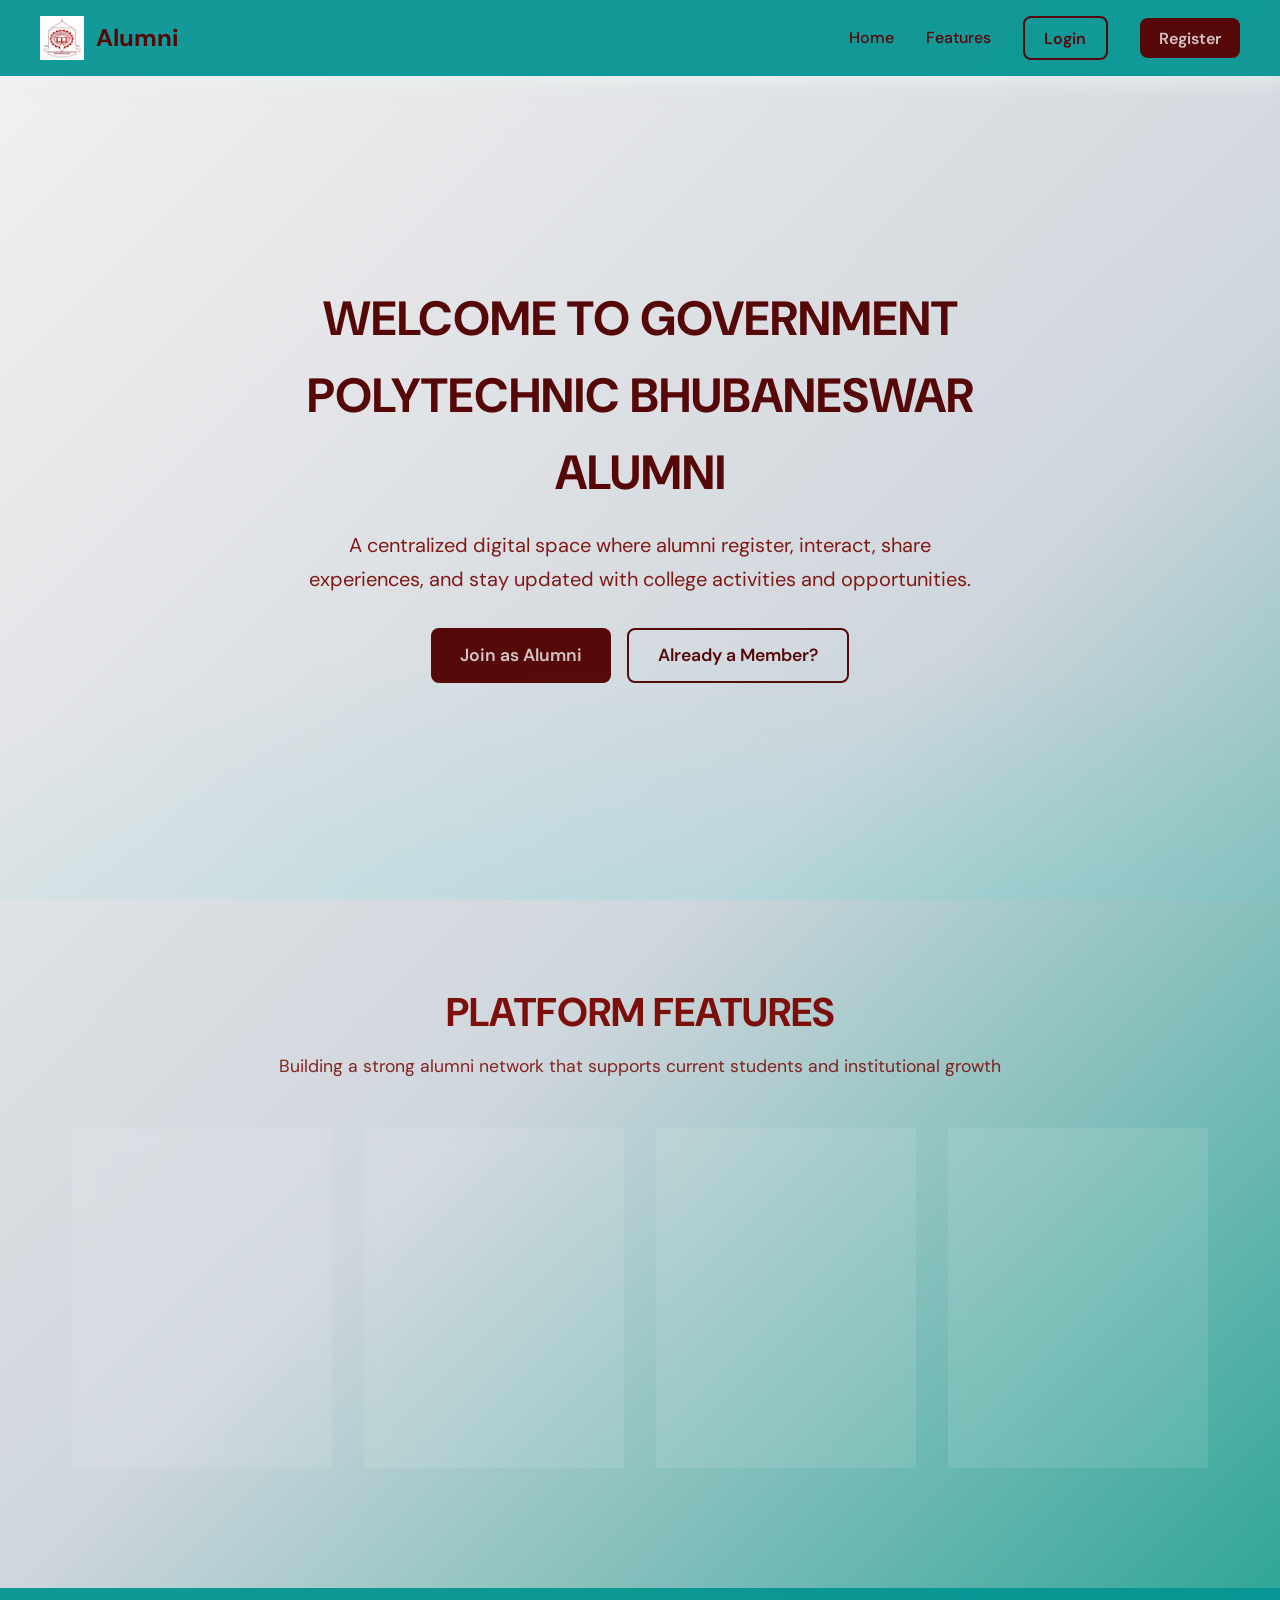
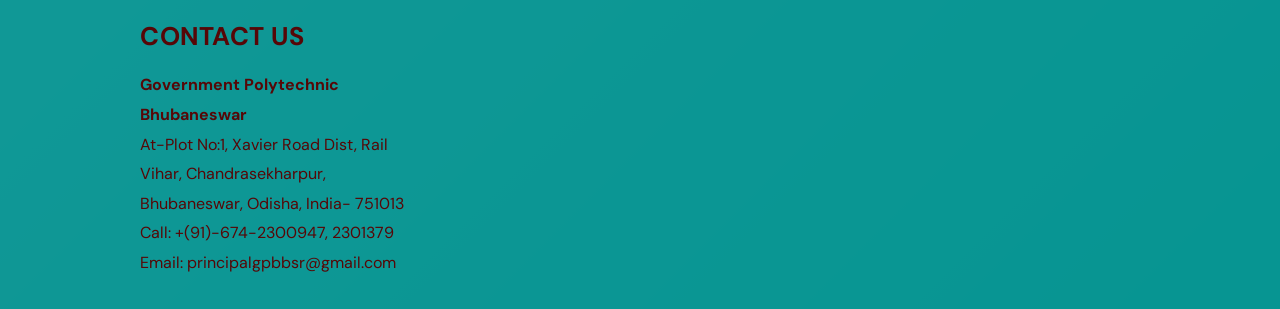
==== admin.html @ 31f1e16f "Add files via upload" ====
<!DOCTYPE html>
<html lang="en">
<head>
    <meta charset="UTF-8">
    <meta name="viewport" content="width=device-width, initial-scale=1.0">
    <title>Admin Panel | College Alumni Page</title>
    <link rel="stylesheet" href="styles.css">
</head>
<body>
    <nav class="navbar">
        <div class="nav-container">
            <a href="index.html" class="logo">Alumni Admin</a>
            <ul class="nav-links">
                <li><a href="index.html">Home</a></li>
                <li><button class="btn btn-outline logout-btn-nav" id="logoutBtn">Logout</button></li>
            </ul>
        </div>
    </nav>

    <header class="page-header">
        <h1>Admin Control Panel</h1>
        <p>Manage alumni, events, and job postings</p>
    </header>

    <div class="dashboard-nav tabs">
        <button class="tab-btn active" data-tab="pending">Pending Registrations</button>
        <button class="tab-btn" data-tab="alumni">Manage Alumni</button>
        <button class="tab-btn" data-tab="addEvent">Post Event</button>
        <button class="tab-btn" data-tab="addJob">Post Job</button>
        <button class="tab-btn" data-tab="feedback">Alumni Feedback</button>
    </div>

    <!-- Pending Registrations -->
    <section id="pending" class="content-section tab-content active">
        <h2>Pending Alumni Registrations</h2>
        <div id="pendingList"></div>
    </section>

    <!-- Manage Alumni -->
    <section id="alumni" class="content-section tab-content">
        <h2>Manage Alumni</h2>
        <input
            type="text"
            class="search-box admin-nav-search"
            id="adminNavSearch"
            placeholder="Search by name, email, company/college, batch year"
        >
        <div id="adminAlumniList" class="alumni-grid"></div>
    </section>

    <!-- Post Event -->
    <section id="addEvent" class="content-section tab-content">
        <h2>Post Event / Notice</h2>
        <div class="card">
            <form id="eventForm">
                <div class="form-group">
                    <label>Title</label>
                    <input type="text" id="eventTitle" required placeholder="Event or notice title">
                </div>
                <div class="form-group">
                    <label>Description</label>
                    <textarea id="eventDesc" rows="4" required placeholder="Event details..."></textarea>
                </div>
                <div class="form-row">
                    <div class="form-group">
                        <label>Date</label>
                        <input type="date" id="eventDate">
                    </div>
                    <div class="form-group">
                        <label>Type</label>
                        <select id="eventType">
                            <option value="event">Event</option>
                            <option value="notice">Notice</option>
                        </select>
                    </div>
                </div>
                <button type="submit" class="btn btn-primary">Publish</button>
            </form>
        </div>
    </section>

    <!-- Post Job -->
    <section id="addJob" class="content-section tab-content">
        <h2>Post Job / Internship</h2>
        <div class="card">
            <form id="jobForm">
                <div class="form-group">
                    <label>Title</label>
                    <input type="text" id="jobTitle" required placeholder="Job or internship title">
                </div>
                <div class="form-group">
                    <label>Company</label>
                    <input type="text" id="jobCompany" required placeholder="Company name">
                </div>
                <div class="form-group">
                    <label>Description</label>
                    <textarea id="jobDesc" rows="4" required placeholder="Job description and requirements..."></textarea>
                </div>
                <div class="form-row">
                    <div class="form-group">
                        <label>Type</label>
                        <select id="jobType">
                            <option value="job">Full-time Job</option>
                            <option value="internship">Internship</option>
                        </select>
                    </div>
                    <div class="form-group">
                        <label>Contact Email</label>
                        <input type="email" id="jobContact" placeholder="Apply at">
                    </div>
                </div>
                <button type="submit" class="btn btn-primary">Post</button>
            </form>
        </div>
    </section>

    <!-- Alumni Feedback -->
    <section id="feedback" class="content-section tab-content">
        <h2>Alumni Feedback</h2>
        <div id="feedbackList"></div>
    </section>

    <footer class="contact-footer">
        <div class="contact-footer-inner">
            <div class="contact-footer-text">
                <h3>CONTACT US</h3>
                <p class="contact-line"><strong>Government Polytechnic</strong></p>
                <p class="contact-line">Bhubaneswar</p>
                <p class="contact-line">At-Plot No: 1 Xavier Road Dist, Rail</p>
                <p class="contact-line">Vihar, Chandrasekharpur,</p>
                <p class="contact-line">Bhubaneswar, Odisha, India- 751013</p>
                <p class="contact-line">Call: + (91)-674-2300947, 2301379</p>
                <p class="contact-line">Email: principalpgpbbsr@gmail.com</p>
            </div>
        </div>
    </footer>

    <script src="data.js"></script>
    <script src="app_v2.js"></script>
    <script>
        document.addEventListener('DOMContentLoaded', function() {
            if (!auth.isAdmin()) {
                window.location.href = 'index.html';
                return;
            }
            loadAdminPanel();
        });
    </script>
</body>
</html>
---- styles.css ----
/* College Alumni Page - Dynamic Blue Theme, White Font */
@import url('https://fonts.googleapis.com/css2?family=DM+Sans:wght@400;500;600;700&display=swap');

:root {
    --dynamic-blue: #f1eeedd1;
    --dynamic-blue-light: #cfd6dd;
    --dynamic-blue-dark: #099a86;
    --accent: #f6faf9;
    --white: #560707;
    --font-white: #7c0f0a;
    --shadow: rgba(235, 243, 241, 0.95);
}

* {
    margin: 0;
    padding: 0;
    box-sizing: border-box;
}

body {
    font-family: 'DM Sans', sans-serif;
    color: var(--font-white);
    background: linear-gradient(135deg, var(--dynamic-blue) 0%, var(--dynamic-blue-light) 50%, var(--dynamic-blue-dark) 100%);
    min-height: 100vh;
    line-height: 1.6;
}

/* Navbar */
.navbar {
    position: fixed;
    top: 0;
    left: 0;
    right: 0;
    background: rgba(7, 149, 147, 0.95);
    backdrop-filter: blur(10px);
    padding: 1rem 2rem;
    z-index: 1000;
    box-shadow: 0 4px 20px var(--shadow);
}

.nav-container {
    max-width: 1200px;
    margin: 0 auto;
    display: flex;
    justify-content: space-between;
    align-items: center;
}

.logo {
    display: flex;
    align-items: center;
    gap: 0.75rem;
    font-size: 1.5rem;
    font-weight: 700;
    color: var(--white);
    text-decoration: none;
}

.logo-img {
    width: 44px;
    height: 44px;
    object-fit: contain;
    flex-shrink: 0;
}

.logo span {
    color: var(--accent);
}

.nav-links {
    display: flex;
    list-style: none;
    gap: 2rem;
    align-items: center;
}

.nav-links a {
    color: var(--white);
    text-decoration: none;
    font-weight: 500;
    transition: opacity 0.2s;
}

.nav-links a:hover {
    opacity: 0.9;
}

/* Buttons */
.btn {
    padding: 0.6rem 1.2rem;
    border: none;
    border-radius: 8px;
    font-size: 1rem;
    font-weight: 600;
    cursor: pointer;
    transition: all 0.2s;
    font-family: inherit;
}

.btn-primary {
    background: var(--white);
    color: var(--dynamic-blue);
}

.btn-primary:hover {
    background: var(--accent);
    color: var(--white);
}

.btn-outline {
    background: transparent;
    color: var(--white);
    border: 2px solid var(--white);
}

.btn-outline:hover {
    background: var(--white);
    color: var(--dynamic-blue);
}

.btn-lg {
    padding: 0.9rem 1.8rem;
    font-size: 1.1rem;
}

.btn-block {
    width: 100%;
}

.mobile-menu-btn {
    display: none;
    flex-direction: column;
    gap: 5px;
    background: none;
    border: none;
    cursor: pointer;
    color: var(--white);
}

.mobile-menu-btn span {
    width: 24px;
    height: 2px;
    background: var(--white);
}

/* Hero */
.hero {
    min-height: 100vh;
    display: flex;
    align-items: center;
    justify-content: center;
    padding: 8rem 2rem 4rem;
    position: relative;
    overflow: hidden;
}

.hero-content {
    max-width: 700px;
    text-align: center;
}

.hero h1 {
    font-size: 3rem;
    font-weight: 700;
    margin-bottom: 1rem;
    color: var(--white);
}

.hero-subtitle {
    font-size: 1.25rem;
    opacity: 0.95;
    margin-bottom: 2rem;
    line-height: 1.7;
}

.hero-buttons {
    display: flex;
    gap: 1rem;
    justify-content: center;
    flex-wrap: wrap;
}

.hero-shape {
    position: absolute;
    bottom: -50%;
    left: -20%;
    width: 140%;
    height: 80%;
    background: radial-gradient(ellipse, rgba(21, 225, 218, 0.15) 0%, transparent 70%);
    pointer-events: none;
}

/* Features */
.features {
    padding: 5rem 2rem;
    max-width: 1200px;
    margin: 0 auto;
}

.features h2 {
    text-align: center;
    font-size: 2.5rem;
    margin-bottom: 0.5rem;
}

.section-subtitle {
    text-align: center;
    font-size: 1.1rem;
    opacity: 0.9;
    margin-bottom: 3rem;
}

.features-grid {
    display: grid;
    grid-template-columns: repeat(auto-fit, minmax(260px, 1fr));
    gap: 2rem;
}

.feature-card {
    background: rgba(255, 255, 255, 0.1);
    backdrop-filter: blur(10px);
    padding: 2rem;
    border-radius: 16px;
    border: 1px solid rgba(255, 255, 255, 0.2);
    transition: transform 0.2s, box-shadow 0.2s;
    cursor: pointer;
}

.feature-card:hover {
    transform: translateY(-4px);
    box-shadow: 0 12px 40px var(--shadow);
}

.feature-icon {
    font-size: 2.5rem;
    margin-bottom: 1rem;
}

.feature-card h3 {
    margin-bottom: 0.5rem;
    font-size: 1.25rem;
}

.feature-card p {
    opacity: 0.9;
    font-size: 0.95rem;
}

/* About */
.about {
    padding: 4rem 2rem;
    max-width: 800px;
    margin: 0 auto;
}

.about h2 {
    text-align: center;
    font-size: 2rem;
    margin-bottom: 2rem;
}

.objectives-list {
    list-style: none;
}

.objectives-list li {
    padding: 0.8rem 1rem;
    margin-bottom: 0.5rem;
    background: rgba(255, 255, 255, 0.08);
    border-radius: 8px;
    border-left: 4px solid var(--accent);
}

/* Modal */
.modal {
    display: none;
    position: fixed;
    top: 0;
    left: 0;
    right: 0;
    bottom: 0;
    background: rgba(0, 0, 0, 0.6);
    z-index: 2000;
    align-items: center;
    justify-content: center;
    padding: 2rem;
}

.modal.active {
    display: flex;
}

.modal-content {
    background: linear-gradient(135deg, var(--dynamic-blue-dark), var(--dynamic-blue));
    padding: 2.5rem;
    border-radius: 16px;
    max-width: 480px;
    width: 100%;
    position: relative;
    border: 1px solid rgba(255, 255, 255, 0.2);
}

.feedback-modal-content {
    max-width: 980px;
    max-height: 88vh;
    overflow-y: auto;
}

.modal-close {
    position: absolute;
    top: 1rem;
    right: 1.5rem;
    font-size: 1.5rem;
    cursor: pointer;
    opacity: 0.8;
}

.modal-close:hover {
    opacity: 1;
}

.modal h2 {
    margin-bottom: 1.5rem;
}

/* Forms */
.form-group {
    margin-bottom: 1.2rem;
}

.form-row {
    display: grid;
    grid-template-columns: 1fr 1fr;
    gap: 1rem;
}

.form-group label {
    display: block;
    margin-bottom: 0.4rem;
    font-weight: 500;
}

.form-group input,
.form-group select,
.form-group textarea {
    width: 100%;
    padding: 0.75rem 1rem;
    border: 1px solid rgba(255, 255, 255, 0.3);
    border-radius: 8px;
    background: rgba(255, 255, 255, 0.1);
    color: var(--white);
    font-family: inherit;
    font-size: 1rem;
}

.form-group select {
    cursor: pointer;
    padding-right: 2.75rem;
    -webkit-appearance: none;
    -moz-appearance: none;
    appearance: none;
    background-image:
        linear-gradient(45deg, transparent 50%, rgba(255, 255, 255, 0.85) 50%),
        linear-gradient(135deg, rgba(255, 255, 255, 0.85) 50%, transparent 50%);
    background-position:
        calc(100% - 18px) calc(1.05em + 2px),
        calc(100% - 13px) calc(1.05em + 2px);
    background-size: 6px 6px, 6px 6px;
    background-repeat: no-repeat;
}

.form-group select option {
    background-color: var(--dynamic-blue-dark);
    color: var(--white);
}

.form-group input::placeholder,
.form-group textarea::placeholder {
    color: rgba(86, 7, 7, 0.6);
}

.form-group input:focus,
.form-group select:focus,
.form-group textarea:focus {
    outline: none;
    border-color: var(--accent);
    box-shadow: 0 0 0 3px rgba(66, 165, 245, 0.22);
}

.error-msg {
    color: #ffcdd2;
    font-size: 0.9rem;
    margin-bottom: 0.5rem;
}

.success-msg {
    color: #a5d6a7;
    font-size: 0.9rem;
    margin-bottom: 0.5rem;
}

.link-button {
    background: none;
    border: none;
    color: rgba(255, 255, 255, 0.8);
    font-size: 0.9rem;
    text-decoration: underline;
    cursor: pointer;
    padding: 0;
    margin-bottom: 0.75rem;
}

.link-button:hover {
    color: var(--accent);
}

.forgot-section {
    display: none;
    margin-bottom: 0.75rem;
    padding-top: 0.75rem;
    border-top: 1px solid rgba(255, 255, 255, 0.15);
}

.forgot-section.active {
    display: block;
}

.toggle-section {
    display: none;
}

.toggle-section.active {
    display: block;
}

.forgot-title {
    font-size: 0.85rem;
    margin-bottom: 0.5rem;
    opacity: 0.85;
}

.form-footer {
    font-size: 0.8rem;
    opacity: 0.8;
    margin-top: 1rem;
}

/* Footer */
.footer {
    text-align: center;
    padding: 2rem;
    opacity: 0.8;
    font-size: 0.9rem;
}

/* Contact Footer */
.contact-footer {
    background: #079593f2;
    padding: 1.8rem 2rem;
    margin-top: 2.5rem;
}

.contact-footer-inner {
    max-width: 1000px;
    margin: 0 auto;
}

.contact-footer-text h3 {
    color: #560707;
    font-size: 1.6rem;
    margin-bottom: 1rem;
    letter-spacing: 0.5px;
}

.contact-footer-text .contact-line {
    color: #560707;
    margin: 0.35rem 0;
    font-size: 1rem;
    line-height: 1.5;
}

/* Dashboard & Admin Page Styles */
.page-header {
    padding: 6rem 2rem 2rem;
    text-align: center;
}

.page-header h1 {
    font-size: 2.5rem;
    margin-bottom: 0.5rem;
}

.dashboard-nav,
.tabs {
    display: flex;
    gap: 1rem;
    justify-content: center;
    flex-wrap: wrap;
    margin: 2rem 0;
    padding: 0 1rem;
}

.tab-btn {
    padding: 0.7rem 1.4rem;
    background: rgba(255, 255, 255, 0.192);
    border: 2px solid rgba(255, 255, 255, 0.3);
    color: var(--white);
    border-radius: 8px;
    cursor: pointer;
    font-weight: 600;
    transition: all 0.2s;
}

.tab-btn:hover,
.tab-btn.active {
    background: var(--white);
    color: var(--dynamic-blue);
    border-color: var(--white);
}

.content-section {
    max-width: 900px;
    margin: 0 auto 3rem;
    padding: 0 2rem;
}

.tab-content {
    display: none;
}

.tab-content.active {
    display: block;
}

.content-section h2 {
    margin-bottom: 1.5rem;
    font-size: 1.5rem;
}

.card {
    background: rgba(255, 255, 255, 0.1);
    backdrop-filter: blur(10px);
    border-radius: 12px;
    padding: 1.5rem;
    margin-bottom: 1rem;
    border: 1px solid rgba(255, 255, 255, 0.2);
}

.search-box {
    width: 100%;
    padding: 0.8rem 1rem;
    margin-bottom: 1rem;
    border: 1px solid rgba(255, 255, 255, 0.3);
    border-radius: 8px;
    background: rgba(255, 255, 255, 0.1);
    color: var(--white);
    font-size: 1rem;
}

.admin-nav-search {
    width: 100%;
    max-width: 420px;
    margin: 0.6rem 0 1rem;
}

.search-box::placeholder {
    color: rgba(86, 7, 7, 0.6);
}

.feedback-note {
    font-size: 0.9rem;
    margin: 0.8rem 0 0.6rem;
    color: #560707;
}

.feedback-status-group {
    display: none;
}

.feedback-status-group.active {
    display: grid;
}

.feedback-table-wrap {
    overflow-x: auto;
    margin-bottom: 1rem;
}

.feedback-table {
    width: 100%;
    border-collapse: collapse;
    min-width: 760px;
    background: rgba(0, 0, 0, 0.08);
}

.feedback-table th,
.feedback-table td {
    border: 1px solid rgba(255, 255, 255, 0.25);
    padding: 0.55rem;
    text-align: center;
    font-size: 0.9rem;
}

.feedback-table th:nth-child(2),
.feedback-table td:nth-child(2) {
    text-align: left;
}

.alumni-grid {
    display: grid;
    grid-template-columns: repeat(auto-fill, minmax(280px, 1fr));
    gap: 1rem;
}

.event-list,
.job-list {
    display: flex;
    flex-direction: column;
    gap: 1rem;
}

.profile-grid {
    display: grid;
    grid-template-columns: repeat(auto-fit, minmax(250px, 1fr));
    gap: 1.5rem;
}

.logout-btn {
    margin-top: 2rem;
}

/* Responsive */
@media (max-width: 768px) {
    .nav-links {
        display: none;
    }

    .mobile-menu-btn {
        display: flex;
    }

    .hero h1 {
        font-size: 2rem;
    }

    .hero-subtitle {
        font-size: 1rem;
    }

    .form-row {
        grid-template-columns: 1fr;
    }
}
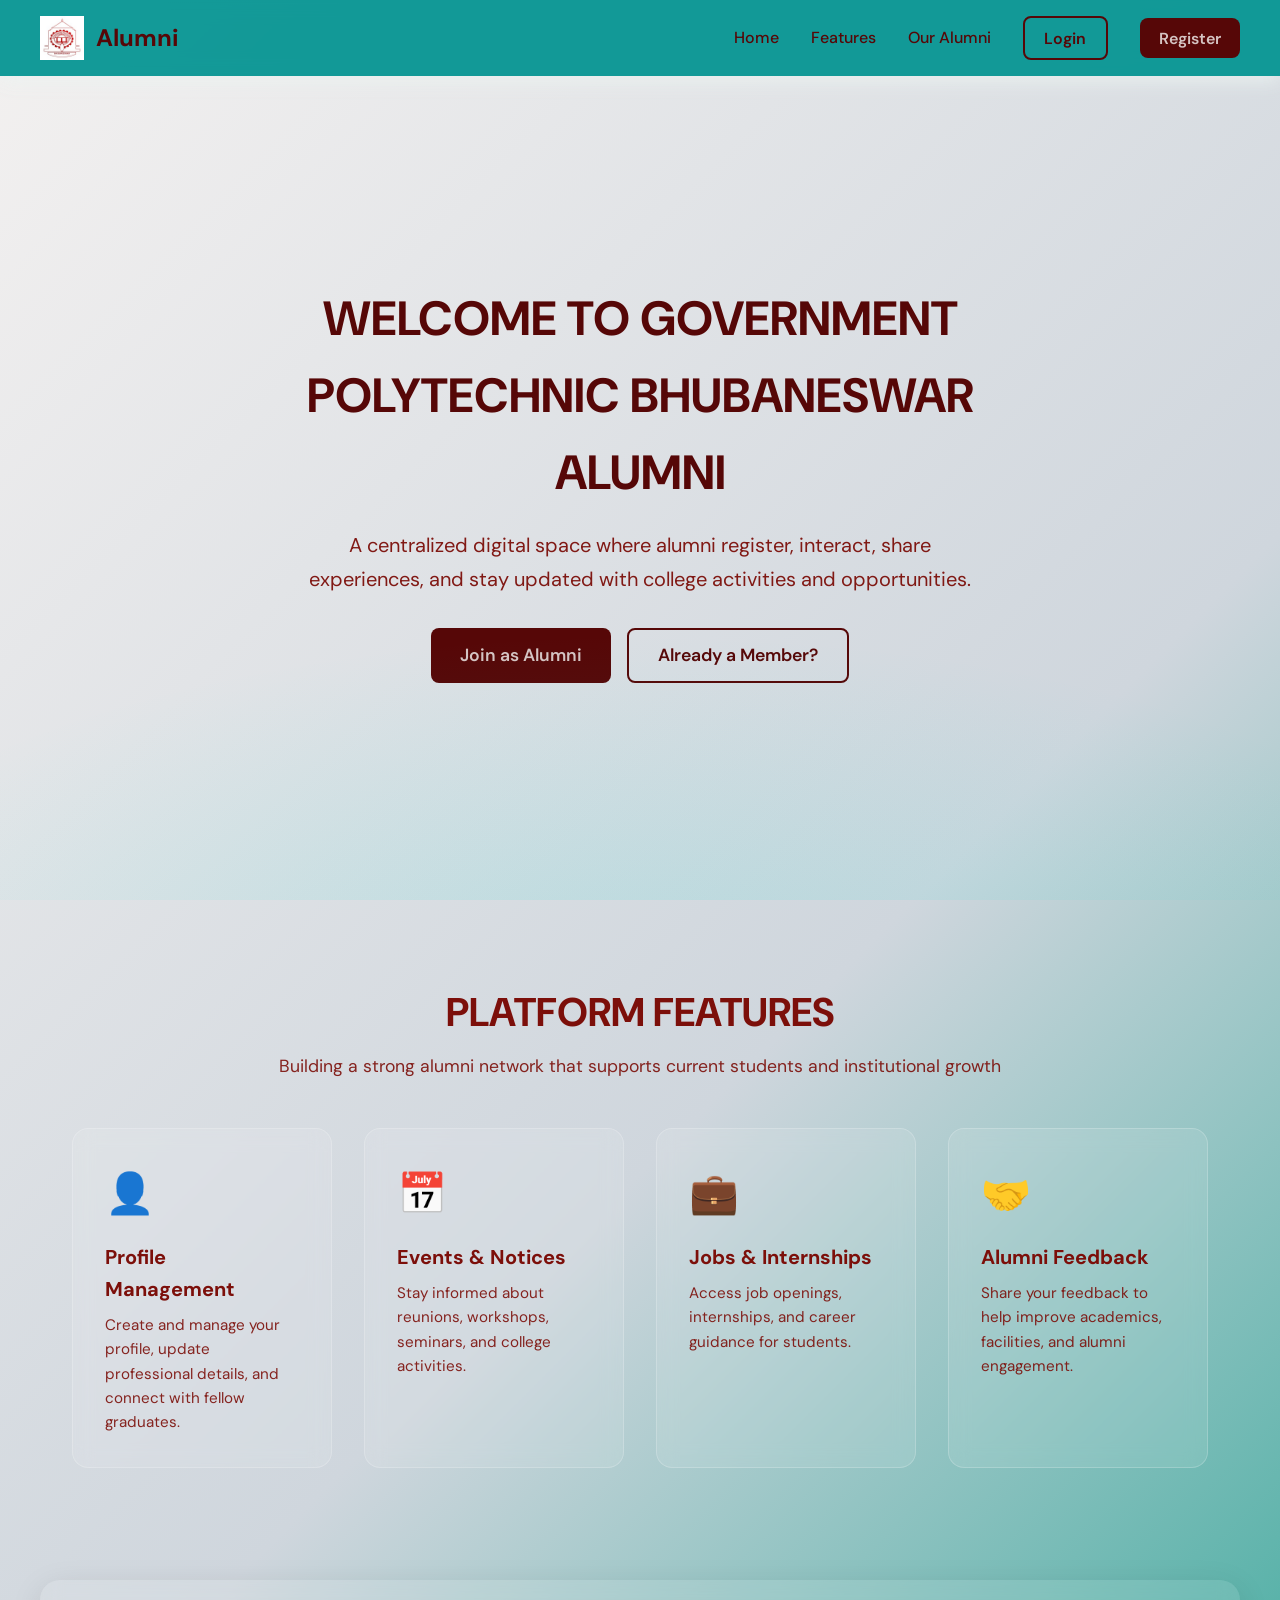
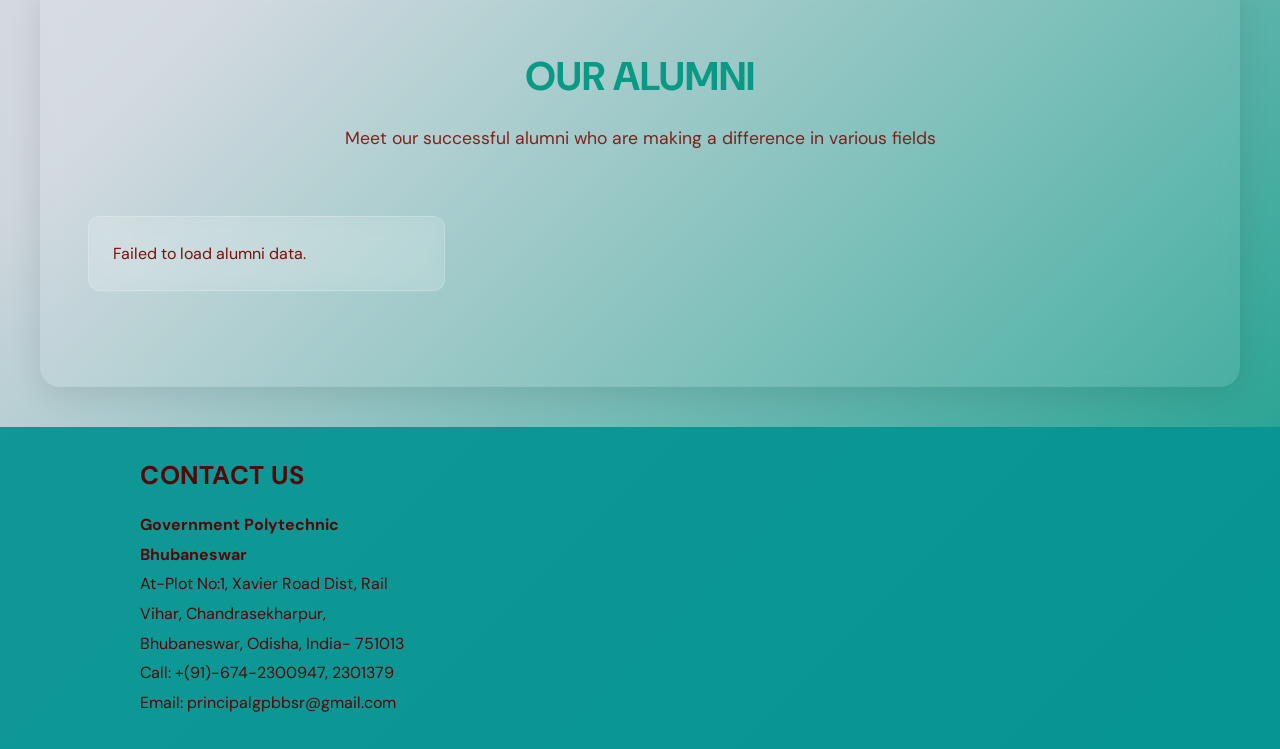
==== commit acca087b: "Update admin.html" ====
--- a/admin.html
+++ b/admin.html
@@ -146,5 +146,23 @@
             loadAdminPanel();
         });
     </script>
+    
+<div id="alumniDetailModal" class="modal">
+
+    <div class="modal-content">
+
+        <span class="modal-close"
+              onclick="document.getElementById('alumniDetailModal').classList.remove('active')">
+
+              &times;
+
+        </span>
+
+        <div id="detailContent"></div>
+
+    </div>
+
+</div>
+    
 </body>
 </html>
--- a/styles.css
+++ b/styles.css
@@ -9,6 +9,86 @@
     --white: #560707;
     --font-white: #7c0f0a;
     --shadow: rgba(235, 243, 241, 0.95);
+}
+
+/* Alumni Section */
+.alumni-section {
+    padding: 4rem 2rem;
+    background: rgba(255, 255, 255, 0.1);
+    backdrop-filter: blur(10px);
+    margin: 2rem auto;
+    max-width: 1200px;
+    border-radius: 20px;
+    box-shadow: 0 8px 32px rgba(0, 0, 0, 0.1);
+}
+
+.alumni-section h2 {
+    text-align: center;
+    font-size: 2.5rem;
+    margin-bottom: 1rem;
+    color: var(--dynamic-blue-dark);
+}
+
+.alumni-section .section-subtitle {
+    text-align: center;
+    font-size: 1.1rem;
+    margin-bottom: 3rem;
+    color: var(--font-white);
+}
+
+.alumni-grid {
+    display: grid;
+    grid-template-columns: repeat(auto-fit, minmax(280px, 1fr));
+    gap: 2rem;
+    padding: 1rem;
+}
+
+.alumni-card {
+    background: rgba(255, 255, 255, 0.95);
+    border-radius: 15px;
+    padding: 1.5rem;
+    box-shadow: 0 4px 15px rgba(0, 0, 0, 0.1);
+    transition: transform 0.3s ease, box-shadow 0.3s ease;
+    text-align: center;
+}
+
+.alumni-card:hover {
+    transform: translateY(-10px);
+    box-shadow: 0 8px 25px rgba(0, 0, 0, 0.2);
+}
+
+.alumni-photo {
+    width: 120px;
+    height: 120px;
+    margin: 0 auto 1rem;
+    border-radius: 50%;
+    overflow: hidden;
+    border: 4px solid var(--dynamic-blue-dark);
+}
+
+.alumni-photo img {
+    width: 100%;
+    height: 100%;
+    object-fit: cover;
+}
+
+.alumni-info h3 {
+    color: var(--dynamic-blue-dark);
+    font-size: 1.3rem;
+    margin-bottom: 0.5rem;
+}
+
+.alumni-batch,
+.alumni-course,
+.alumni-company {
+    color: var(--font-white);
+    font-size: 0.95rem;
+    margin: 0.3rem 0;
+}
+
+.alumni-company {
+    font-weight: 600;
+    color: var(--dynamic-blue-dark);
 }
 
 * {
